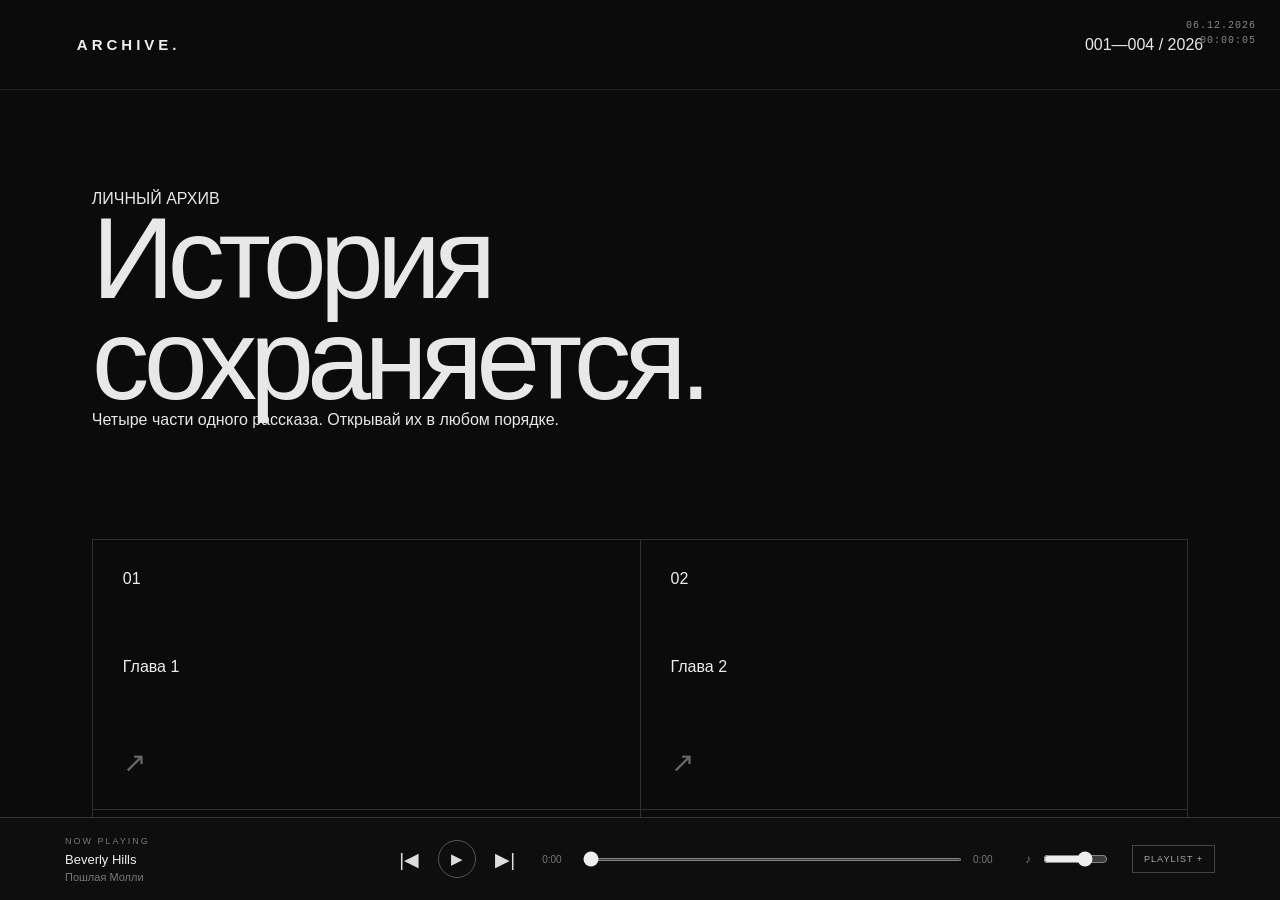
==== index.html @ 5d8ecd71 "Add files via upload" ====
<!DOCTYPE html>
<html lang="ru">
<head>
<meta charset="UTF-8">
<meta name="viewport" content="width=device-width, initial-scale=1.0">
<title>ARCHIVE.</title>
<style>
    * { box-sizing: border-box; }
    html, body { margin: 0; width: 100%; height: 100%; overflow: hidden; background: #0f0f0f; }
    #archiveFrame {
        position: relative;
        z-index: 1;
        display: block;
        width: 100%;
        height: calc(100% - 82px);
        border: 0;
        background: #0f0f0f;
    }
    .music-player {
        position: fixed;
        z-index: 10000;
        left: 0;
        bottom: 0;
        width: 100%;
        color: #eee;
        background: rgba(15, 15, 15, .98);
        border-top: 1px solid #333;
        backdrop-filter: blur(15px);
        font-family: Arial, sans-serif;
    }
    .player-main {
        min-height: 82px;
        max-width: 1200px;
        margin: auto;
        padding: 12px 25px;
        display: flex;
        align-items: center;
        gap: 22px;
    }
    .track-info { flex: 1; min-width: 0; }
    .track-label { font-size: 9px; letter-spacing: 2px; color: #777; margin-bottom: 6px; }
    .track-name { font-size: 13px; color: #eee; white-space: nowrap; overflow: hidden; text-overflow: ellipsis; }
    .track-artist { font-size: 11px; color: #777; margin-top: 4px; }
    .player-controls { display: flex; align-items: center; gap: 14px; }
    .player-btn { border: 0; background: none; color: #ddd; font-size: 19px; cursor: pointer; padding: 5px; }
    .player-btn:hover { color: white; }
    .play-btn { width: 38px; height: 38px; border: 1px solid #555; border-radius: 50%; font-size: 15px; }
    .progress-area { flex: 1.5; display: flex; align-items: center; gap: 9px; min-width: 100px; }
    .time { color: #777; font-size: 10px; min-width: 30px; }
    .progress, .volume { accent-color: #eee; cursor: pointer; }
    .progress { width: 100%; height: 3px; }
    .player-extra { display: flex; align-items: center; gap: 10px; }
    .volume { width: 65px; }
    .playlist-toggle { border: 1px solid #444; background: none; color: #aaa; padding: 8px 11px; font-size: 9px; letter-spacing: 1px; cursor: pointer; }
    .playlist-toggle:hover { color: white; border-color: #888; }
    .playlist { display: none; max-width: 1200px; max-height: 220px; overflow-y: auto; margin: auto; padding: 5px 25px 15px; border-top: 1px solid #292929; }
    .playlist.open { display: block; }
    .playlist-item { display: flex; align-items: center; gap: 15px; padding: 11px 5px; border-bottom: 1px solid #242424; cursor: pointer; color: #888; font-size: 12px; }
    .playlist-item:hover, .playlist-item.active { color: white; }
    .playlist-number { color: #555; font-size: 10px; width: 20px; }
    .playlist-artist { margin-left: auto; color: #666; font-size: 11px; }
    @media (max-width: 650px) {
        #archiveFrame { height: calc(100% - 108px); }
        .player-main { min-height: 108px; padding: 10px 13px; gap: 9px; flex-wrap: wrap; }
        .track-info { width: calc(100% - 110px); flex: none; }
        .player-controls { margin-left: auto; gap: 8px; }
        .progress-area { order: 3; flex: 1 1 100%; }
        .player-extra { display: none; }
        .playlist { padding-left: 14px; padding-right: 14px; }
        .playlist-artist { display: none; }
    }

.archive-clock{position:fixed;top:18px;right:24px;z-index:10001;color:#888;font:10px/1.5 "Courier New",monospace;letter-spacing:1px;text-align:right;pointer-events:none;text-shadow:0 1px 5px #000}
.archive-loader{position:fixed;inset:0;z-index:20000;display:flex;align-items:center;justify-content:center;background:#0b0b0b;color:#bdbdbd;font:11px "Courier New",monospace;letter-spacing:3px;transition:opacity .45s ease,visibility .45s ease}
.archive-loader.hidden{opacity:0;visibility:hidden}
.archive-global-film{position:fixed;inset:0;z-index:0;pointer-events:none;opacity:.075;background-image:url("data:image/svg+xml,%3Csvg viewBox='0 0 180 180' xmlns='http://www.w3.org/2000/svg'%3E%3Cfilter id='n'%3E%3CfeTurbulence type='fractalNoise' baseFrequency='.92' numOctaves='3' stitchTiles='stitch'/%3E%3C/filter%3E%3Crect width='100%25' height='100%25' filter='url(%23n)' opacity='.4'/%3E%3C/svg%3E");animation:shellFlicker 5s steps(2,end) infinite}
@keyframes shellFlicker{0%,100%{opacity:.06}48%{opacity:.09}50%{opacity:.055}}
@media(max-width:650px){.archive-clock{top:13px;right:14px;font-size:9px}}
@media(prefers-reduced-motion:reduce){.archive-global-film{animation:none}.archive-loader{transition:none}}

</style>
</head>
<body>
<div class="archive-loader" id="archiveLoader">INITIALIZING ARCHIVE...</div>
<div class="archive-clock" id="archiveClock">--.--.----<br>--:--:--</div>
<div class="archive-global-film" aria-hidden="true"></div>
<iframe id="archiveFrame" name="archiveFrame" src="home.html" title="ARCHIVE"></iframe>

<div class="music-player">
    <div class="player-main">
        <div class="track-info">
            <div class="track-label">NOW PLAYING</div>
            <div class="track-name" id="trackName">Выбери композицию</div>
            <div class="track-artist" id="trackArtist">ARCHIVE. PLAYLIST</div>
        </div>
        <div class="player-controls">
            <button class="player-btn" id="prevBtn" title="Предыдущий трек">|◀</button>
            <button class="player-btn play-btn" id="playBtn" title="Воспроизвести">▶</button>
            <button class="player-btn" id="nextBtn" title="Следующий трек">▶|</button>
        </div>
        <div class="progress-area">
            <span class="time" id="currentTime">0:00</span>
            <input class="progress" id="progress" type="range" min="0" max="100" value="0">
            <span class="time" id="duration">0:00</span>
        </div>
        <div class="player-extra">
            <span style="font-size:12px;color:#777;">♪</span>
            <input class="volume" id="volume" type="range" min="0" max="1" step="0.01" value="0.7">
        </div>
        <button class="playlist-toggle" id="playlistToggle">PLAYLIST +</button>
    </div>
    <div class="playlist" id="playlist"></div>
</div>

<audio id="audio" preload="metadata"></audio>

<script>
const tracks = [
    { name: "Beverly Hills", artist: "Пошлая Молли", file: "Music/Beverly Hills.mp3" },
    { name: "Do ya like X Resonance sped up", artist: "Childish Gambino", file: "Music/Do ya like X Resonance sped up.mp3" },
    { name: "doing it wrong slowed", artist: "Drake", file: "Music/doing it wrong slowed.mp3" },
    { name: "Careless whisper (slowed)", artist: "George Michael", file: "Music/george_michael_slowed.mp3" },
    { name: "Jungle (slowed & reverb)", artist: "Drake", file: "Music/jungle slowed.mp3" },
    { name: "Tried our best (slowed + reverb)", artist: "Drake", file: "Music/tried our best slowed.mp3" },
    { name: "Кнопка", artist: "Валентин Стрыкало", file: "Music/Кнопка.mp3" }
];

const audio = document.getElementById("audio");
const playBtn = document.getElementById("playBtn");
const trackName = document.getElementById("trackName");
const trackArtist = document.getElementById("trackArtist");
const progress = document.getElementById("progress");
const currentTime = document.getElementById("currentTime");
const duration = document.getElementById("duration");
const volume = document.getElementById("volume");
const playlist = document.getElementById("playlist");
const playlistToggle = document.getElementById("playlistToggle");
let currentTrack = 0;

function formatTime(seconds) {
    if (!Number.isFinite(seconds)) return "0:00";
    return Math.floor(seconds / 60) + ":" + String(Math.floor(seconds % 60)).padStart(2, "0");
}
function loadTrack(index) {
    currentTrack = (index + tracks.length) % tracks.length;
    const track = tracks[currentTrack];
    audio.src = track.file;
    trackName.textContent = track.name;
    trackArtist.textContent = track.artist;
    progress.value = 0;
    currentTime.textContent = "0:00";
    duration.textContent = "0:00";
    updatePlaylist();
}
function playTrack() {
    audio.play().then(() => playBtn.textContent = "Ⅱ")
        .catch(() => {
            playBtn.textContent = "▶";
            alert("Не удалось воспроизвести файл. Проверь папку Music и названия MP3.");
        });
}
function pauseTrack() { audio.pause(); playBtn.textContent = "▶"; }

playBtn.addEventListener("click", () => audio.paused ? playTrack() : pauseTrack());
document.getElementById("prevBtn").addEventListener("click", () => { loadTrack(currentTrack - 1); playTrack(); });
document.getElementById("nextBtn").addEventListener("click", () => { loadTrack(currentTrack + 1); playTrack(); });
audio.addEventListener("ended", () => { loadTrack(currentTrack + 1); playTrack(); });
audio.addEventListener("loadedmetadata", () => duration.textContent = formatTime(audio.duration));
audio.addEventListener("timeupdate", () => {
    if (audio.duration) {
        progress.value = audio.currentTime / audio.duration * 100;
        currentTime.textContent = formatTime(audio.currentTime);
    }
});
progress.addEventListener("input", () => {
    if (audio.duration) audio.currentTime = progress.value / 100 * audio.duration;
});
volume.addEventListener("input", () => audio.volume = Number(volume.value));
playlistToggle.addEventListener("click", () => {
    playlist.classList.toggle("open");
    playlistToggle.textContent = playlist.classList.contains("open") ? "PLAYLIST −" : "PLAYLIST +";
});
function updatePlaylist() {
    playlist.innerHTML = "";
    tracks.forEach((track, index) => {
        const item = document.createElement("div");
        item.className = "playlist-item" + (index === currentTrack ? " active" : "");
        const number = document.createElement("span");
        number.className = "playlist-number";
        number.textContent = String(index + 1).padStart(2, "0");
        const name = document.createElement("span");
        name.textContent = track.name;
        const artist = document.createElement("span");
        artist.className = "playlist-artist";
        artist.textContent = track.artist;
        item.append(number, name, artist);
        item.addEventListener("click", () => { loadTrack(index); playTrack(); });
        playlist.appendChild(item);
    });
}
audio.volume = 0.7;
loadTrack(0);

function updateArchiveClock(){
 const now=new Date();
 const date=now.toLocaleDateString("ru-RU",{day:"2-digit",month:"2-digit",year:"numeric"});
 const time=now.toLocaleTimeString("ru-RU",{hour:"2-digit",minute:"2-digit",second:"2-digit"});
 document.getElementById("archiveClock").innerHTML=date+"<br>"+time;
}
updateArchiveClock();setInterval(updateArchiveClock,1000);
window.addEventListener("load",()=>{setTimeout(()=>document.getElementById("archiveLoader").classList.add("hidden"),950)});

</script>
</body>
</html>
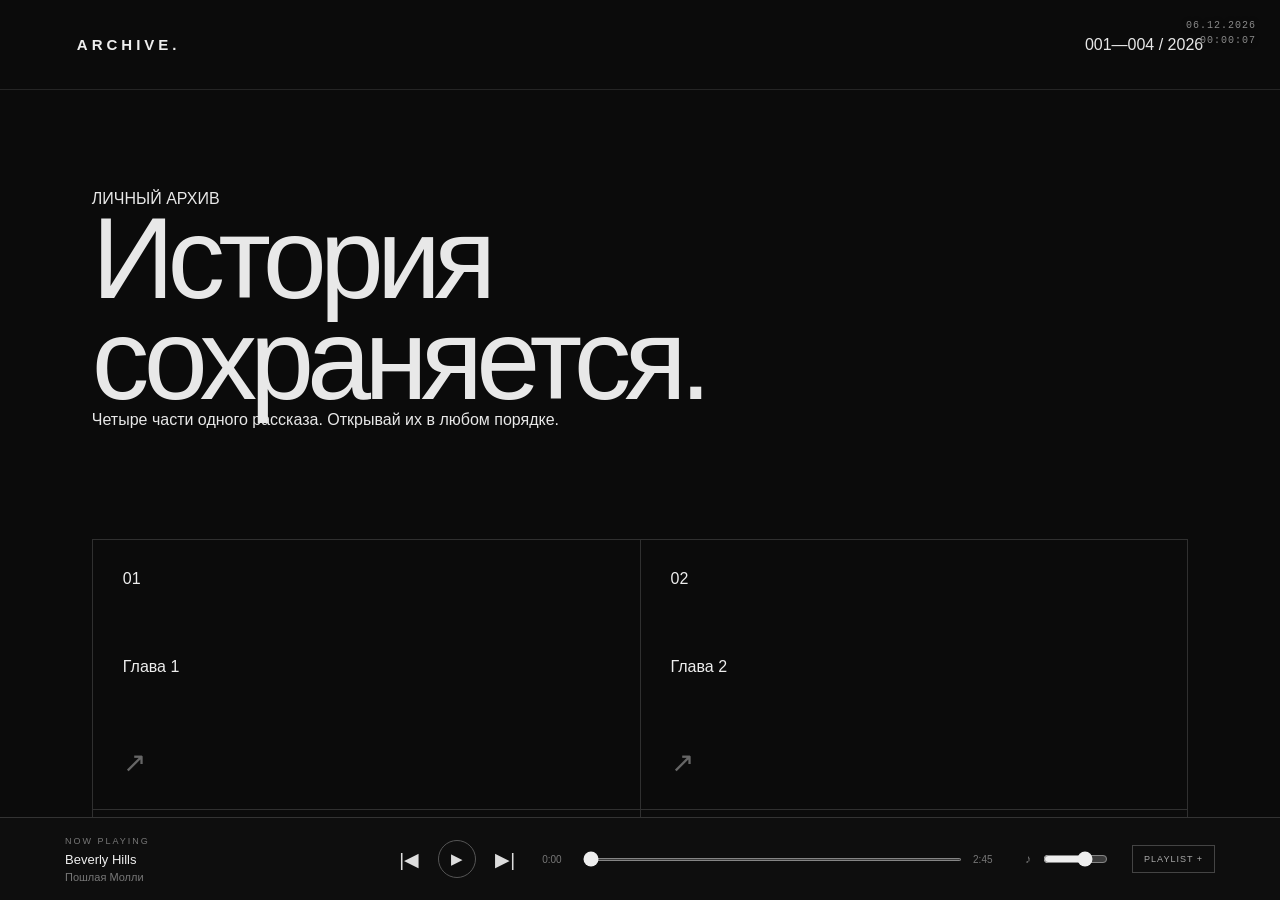
==== commit 84babbaa: "Update index.html" ====
--- a/index.html
+++ b/index.html
@@ -116,13 +116,13 @@
 
 <script>
 const tracks = [
-    { name: "Beverly Hills", artist: "Пошлая Молли", file: "Music/Beverly Hills.mp3" },
-    { name: "Do ya like X Resonance sped up", artist: "Childish Gambino", file: "Music/Do ya like X Resonance sped up.mp3" },
-    { name: "doing it wrong slowed", artist: "Drake", file: "Music/doing it wrong slowed.mp3" },
-    { name: "Careless whisper (slowed)", artist: "George Michael", file: "Music/george_michael_slowed.mp3" },
-    { name: "Jungle (slowed & reverb)", artist: "Drake", file: "Music/jungle slowed.mp3" },
-    { name: "Tried our best (slowed + reverb)", artist: "Drake", file: "Music/tried our best slowed.mp3" },
-    { name: "Кнопка", artist: "Валентин Стрыкало", file: "Music/Кнопка.mp3" }
+    { name: "Beverly Hills", artist: "Пошлая Молли", file: "music/Beverly Hills.mp3" },
+    { name: "Do ya like X Resonance sped up", artist: "Childish Gambino", file: "music/Do ya like X Resonance sped up.mp3" },
+    { name: "doing it wrong slowed", artist: "Drake", file: "music/doing it wrong slowed.mp3" },
+    { name: "Careless whisper (slowed)", artist: "George Michael", file: "music/george_michael_slowed.mp3" },
+    { name: "Jungle (slowed & reverb)", artist: "Drake", file: "music/jungle slowed.mp3" },
+    { name: "Tried our best (slowed + reverb)", artist: "Drake", file: "music/tried our best slowed.mp3" },
+    { name: "Кнопка", artist: "Валентин Стрыкало", file: "music/Кнопка.mp3" }
 ];
 
 const audio = document.getElementById("audio");
